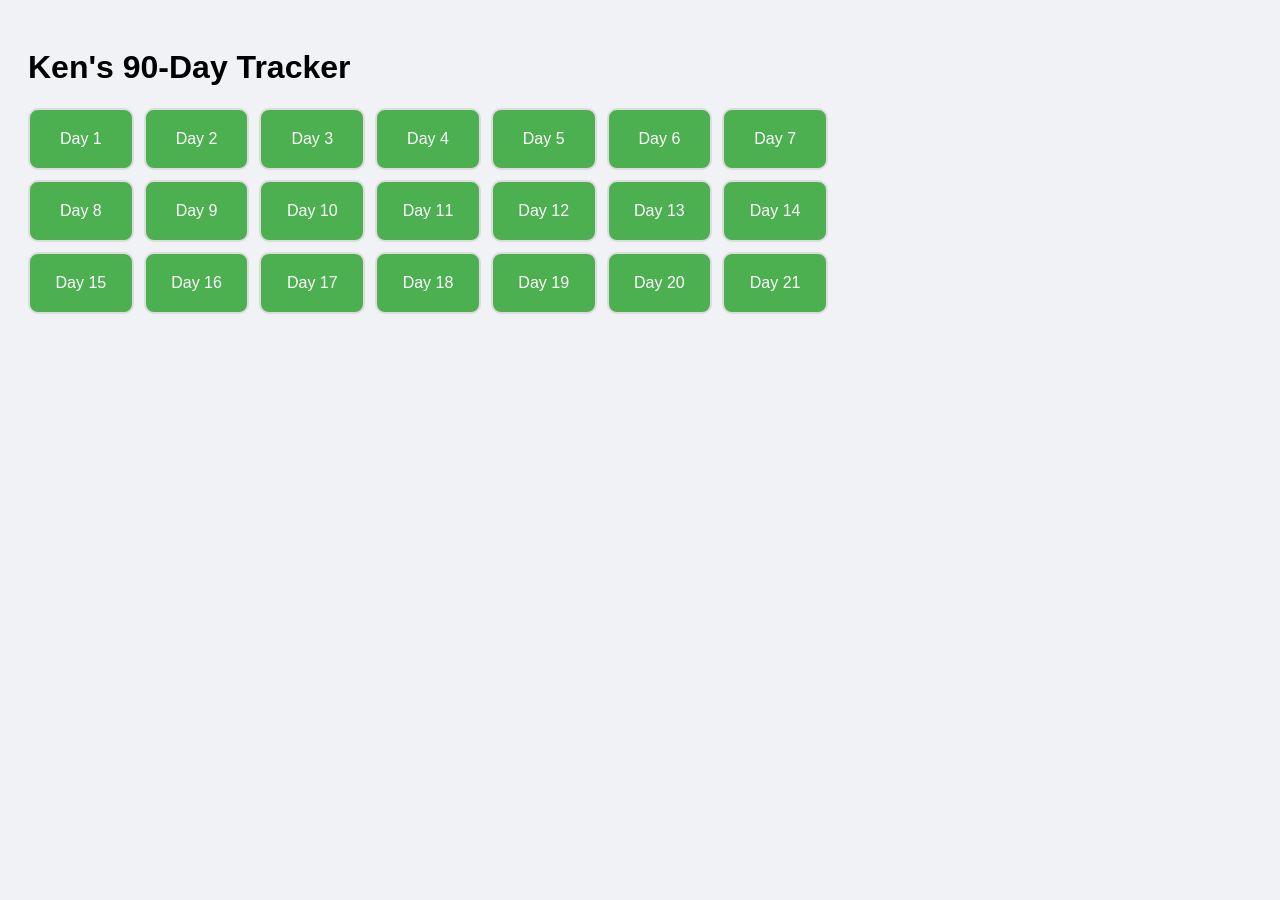
==== Day_Practices_21/index.html @ 40c302d4 "fill day1 and index content" ====
<!DOCTYPE html>
<html>
<head>
<style>
body { font-family: Arial; background: #f0f2f5; padding: 20px; }
.grid { display: grid; grid-template-columns: repeat(7, 1fr); gap: 10px; max-width: 800px; }
.day-btn { padding: 20px; background: white; border: 2px solid #ddd; border-radius: 10px; cursor: pointer; text-decoration: none; color: #333; text-align: center; }
.day-btn:hover { background: #4CAF50; color: white; }
.completed { background: #4CAF50; color: white; }
</style>
</head>
<body>
<h1>Ken's 90-Day Tracker</h1>
<div class="grid">
<a href="day1.html" class="day-btn completed">Day 1</a>
<a href="day2.html" class="day-btn completed">Day 2</a>
<a href="day3.html" class="day-btn completed">Day 3</a>
<a href="day4.html" class="day-btn completed">Day 4</a>
<a href="day5.html" class="day-btn completed">Day 5</a>
<a href="day6.html" class="day-btn completed">Day 6</a>
<a href="day7.html" class="day-btn completed">Day 7</a>
<a href="day8.html" class="day-btn completed">Day 8</a>
<a href="day9.html" class="day-btn completed">Day 9</a>
<a href="day10.html" class="day-btn completed">Day 10</a>
<a href="day11.html" class="day-btn completed">Day 11</a>
<a href="day12.html" class="day-btn completed">Day 12</a>
<a href="day13.html" class="day-btn completed">Day 13</a>
<a href="day14.html" class="day-btn completed">Day 14</a>
<a href="day15.html" class="day-btn completed">Day 15</a>
<a href="day16.html" class="day-btn completed">Day 16</a>
<a href="day17.html" class="day-btn completed">Day 17</a>
<a href="day18.html" class="day-btn completed">Day 18</a>
<a href="day19.html" class="day-btn completed">Day 19</a>
<a href="day20.html" class="day-btn completed">Day 20</a>
<a href="day21.html" class="day-btn completed">Day 21</a>
</div>
</body>
</html>
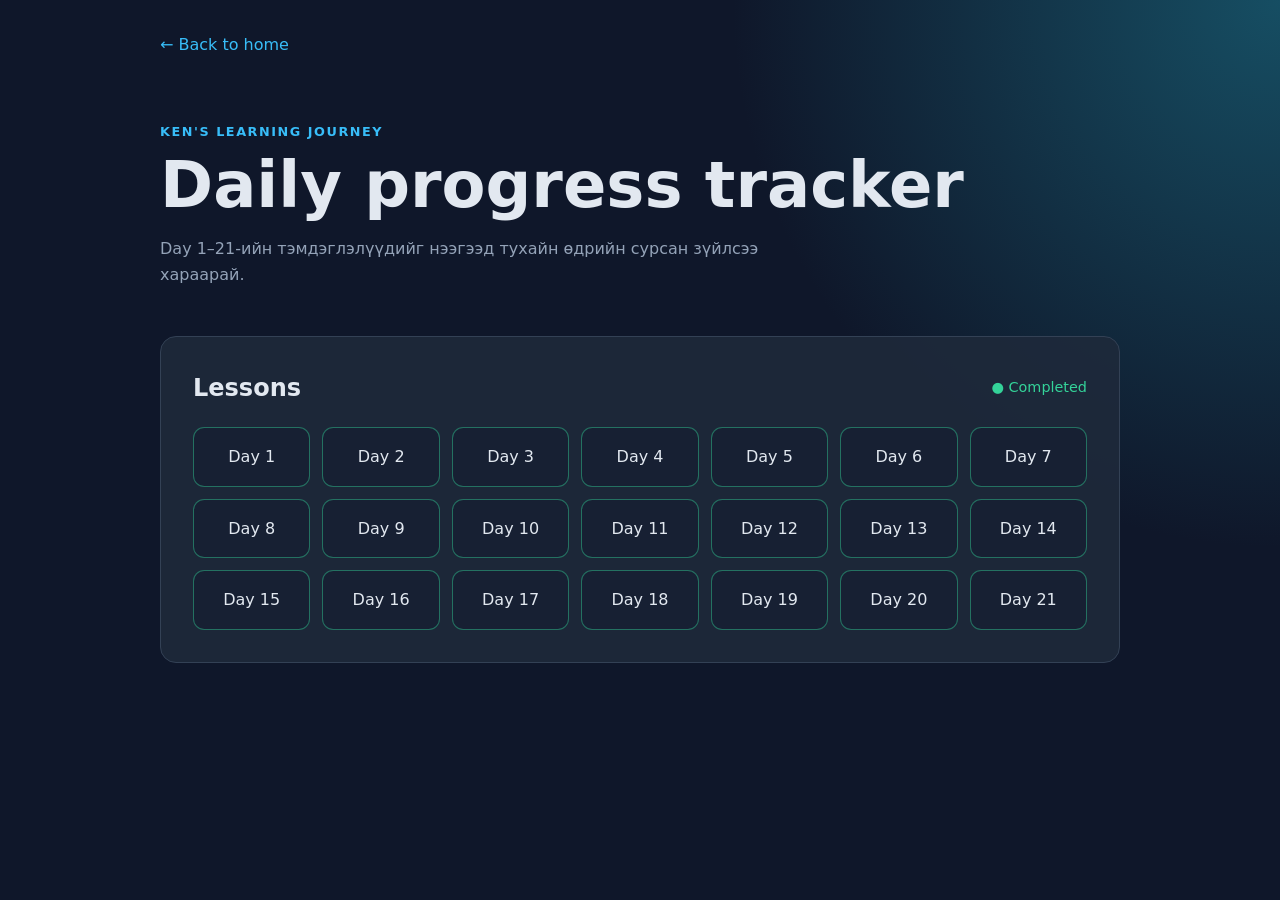
==== commit a1d9df0f: "upgrade readme" ====
--- a/Day_Practices_21/index.html
+++ b/Day_Practices_21/index.html
@@ -1,38 +1,49 @@
 <!DOCTYPE html>
-<html>
+<html lang="en">
 <head>
-<style>
-body { font-family: Arial; background: #f0f2f5; padding: 20px; }
-.grid { display: grid; grid-template-columns: repeat(7, 1fr); gap: 10px; max-width: 800px; }
-.day-btn { padding: 20px; background: white; border: 2px solid #ddd; border-radius: 10px; cursor: pointer; text-decoration: none; color: #333; text-align: center; }
-.day-btn:hover { background: #4CAF50; color: white; }
-.completed { background: #4CAF50; color: white; }
-</style>
+    <meta charset="UTF-8">
+    <meta name="viewport" content="width=device-width, initial-scale=1.0">
+    <title>Day Tracker | Ken's Learning Journey</title>
+    <link rel="stylesheet" href="style.css">
 </head>
 <body>
-<h1>Ken's 90-Day Tracker</h1>
-<div class="grid">
-<a href="day1.html" class="day-btn completed">Day 1</a>
-<a href="day2.html" class="day-btn completed">Day 2</a>
-<a href="day3.html" class="day-btn completed">Day 3</a>
-<a href="day4.html" class="day-btn completed">Day 4</a>
-<a href="day5.html" class="day-btn completed">Day 5</a>
-<a href="day6.html" class="day-btn completed">Day 6</a>
-<a href="day7.html" class="day-btn completed">Day 7</a>
-<a href="day8.html" class="day-btn completed">Day 8</a>
-<a href="day9.html" class="day-btn completed">Day 9</a>
-<a href="day10.html" class="day-btn completed">Day 10</a>
-<a href="day11.html" class="day-btn completed">Day 11</a>
-<a href="day12.html" class="day-btn completed">Day 12</a>
-<a href="day13.html" class="day-btn completed">Day 13</a>
-<a href="day14.html" class="day-btn completed">Day 14</a>
-<a href="day15.html" class="day-btn completed">Day 15</a>
-<a href="day16.html" class="day-btn completed">Day 16</a>
-<a href="day17.html" class="day-btn completed">Day 17</a>
-<a href="day18.html" class="day-btn completed">Day 18</a>
-<a href="day19.html" class="day-btn completed">Day 19</a>
-<a href="day20.html" class="day-btn completed">Day 20</a>
-<a href="day21.html" class="day-btn completed">Day 21</a>
-</div>
+    <main class="page-shell">
+        <a class="back-link" href="../index.html">← Back to home</a>
+        <header class="tracker-header">
+            <p class="eyebrow">Ken's learning journey</p>
+            <h1>Daily progress tracker</h1>
+            <p>Day 1–21-ийн тэмдэглэлүүдийг нээгээд тухайн өдрийн сурсан зүйлсээ хараарай.</p>
+        </header>
+
+        <section class="tracker-card" aria-labelledby="lessons-title">
+            <div class="section-heading">
+                <h2 id="lessons-title">Lessons</h2>
+                <span class="status"><span aria-hidden="true">●</span> Completed</span>
+            </div>
+            <div class="grid">
+                <a href="day1.html" class="day-btn completed">Day 1</a>
+                <a href="day2.html" class="day-btn completed">Day 2</a>
+                <a href="day3.html" class="day-btn completed">Day 3</a>
+                <a href="day4.html" class="day-btn completed">Day 4</a>
+                <a href="day5.html" class="day-btn completed">Day 5</a>
+                <a href="day6.html" class="day-btn completed">Day 6</a>
+                <a href="day7.html" class="day-btn completed">Day 7</a>
+                <a href="day8.html" class="day-btn completed">Day 8</a>
+                <a href="day9.html" class="day-btn completed">Day 9</a>
+                <a href="day10.html" class="day-btn completed">Day 10</a>
+                <a href="day11.html" class="day-btn completed">Day 11</a>
+                <a href="day12.html" class="day-btn completed">Day 12</a>
+                <a href="day13.html" class="day-btn completed">Day 13</a>
+                <a href="day14.html" class="day-btn completed">Day 14</a>
+                <a href="day15.html" class="day-btn completed">Day 15</a>
+                <a href="day16.html" class="day-btn completed">Day 16</a>
+                <a href="day17.html" class="day-btn completed">Day 17</a>
+                <a href="day18.html" class="day-btn completed">Day 18</a>
+                <a href="day19.html" class="day-btn completed">Day 19</a>
+                <a href="day20.html" class="day-btn completed">Day 20</a>
+                <a href="day21.html" class="day-btn completed">Day 21</a>
+            </div>
+        </section>
+    </main>
 </body>
-</html>+</html>
--- a/Day_Practices_21/style.css
+++ b/Day_Practices_21/style.css
@@ -0,0 +1,40 @@
+:root {
+    color-scheme: dark;
+    --background: #0f172a;
+    --surface: #1e293b;
+    --border: #334155;
+    --text: #e2e8f0;
+    --muted: #94a3b8;
+    --accent: #38bdf8;
+    --success: #34d399;
+}
+
+* { box-sizing: border-box; }
+
+body {
+    margin: 0;
+    min-height: 100vh;
+    font-family: Inter, ui-sans-serif, system-ui, -apple-system, sans-serif;
+    color: var(--text);
+    background: radial-gradient(circle at top right, #164e63 0, transparent 35%), var(--background);
+    line-height: 1.6;
+}
+
+.page-shell { width: min(960px, 92%); margin: 0 auto; padding: 2rem 0 4rem; }
+.back-link { color: var(--accent); text-decoration: none; }
+.back-link:hover { text-decoration: underline; }
+.tracker-header { padding: 4rem 0 2rem; }
+.eyebrow { margin: 0 0 .5rem; color: var(--accent); font-size: .8rem; font-weight: 700; letter-spacing: .12em; text-transform: uppercase; }
+h1 { margin: 0; font-size: clamp(2.3rem, 6vw, 4rem); line-height: 1.1; }
+.tracker-header p:last-child { max-width: 620px; color: var(--muted); }
+.tracker-card { padding: clamp(1rem, 4vw, 2rem); border: 1px solid var(--border); border-radius: 1rem; background: rgb(30 41 59 / 88%); }
+.section-heading { display: flex; align-items: center; justify-content: space-between; gap: 1rem; margin-bottom: 1.25rem; }
+.section-heading h2 { margin: 0; }
+.status { color: var(--success); font-size: .9rem; }
+.grid { display: grid; grid-template-columns: repeat(7, 1fr); gap: .75rem; }
+.day-btn { padding: 1rem .5rem; border: 1px solid var(--border); border-radius: .7rem; color: var(--text); background: #172033; text-align: center; text-decoration: none; transition: transform .2s, border-color .2s, background .2s; }
+.day-btn:hover, .day-btn:focus-visible { border-color: var(--accent); background: #164e63; transform: translateY(-2px); }
+.day-btn.completed { border-color: rgb(52 211 153 / 45%); }
+
+@media (max-width: 700px) { .grid { grid-template-columns: repeat(3, 1fr); } }
+@media (max-width: 380px) { .grid { grid-template-columns: repeat(2, 1fr); } }
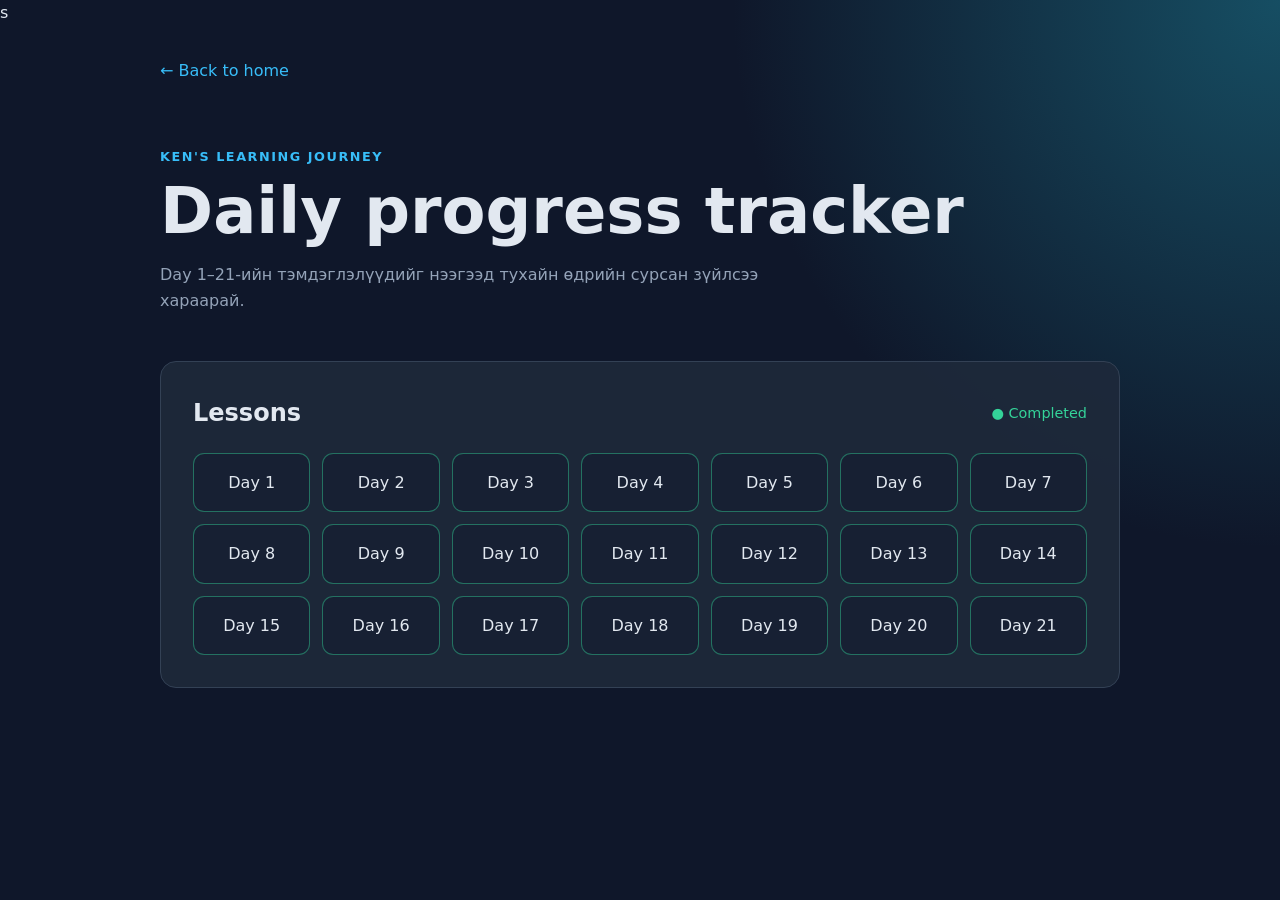
==== commit dec8eff1: "Agent Host changes for agents/goyo-zasah-merge-and-cleanup" ====
--- a/Day_Practices_21/index.html
+++ b/Day_Practices_21/index.html
@@ -1,4 +1,4 @@
-<!DOCTYPE html>
+s<!DOCTYPE html>
 <html lang="en">
 <head>
     <meta charset="UTF-8">
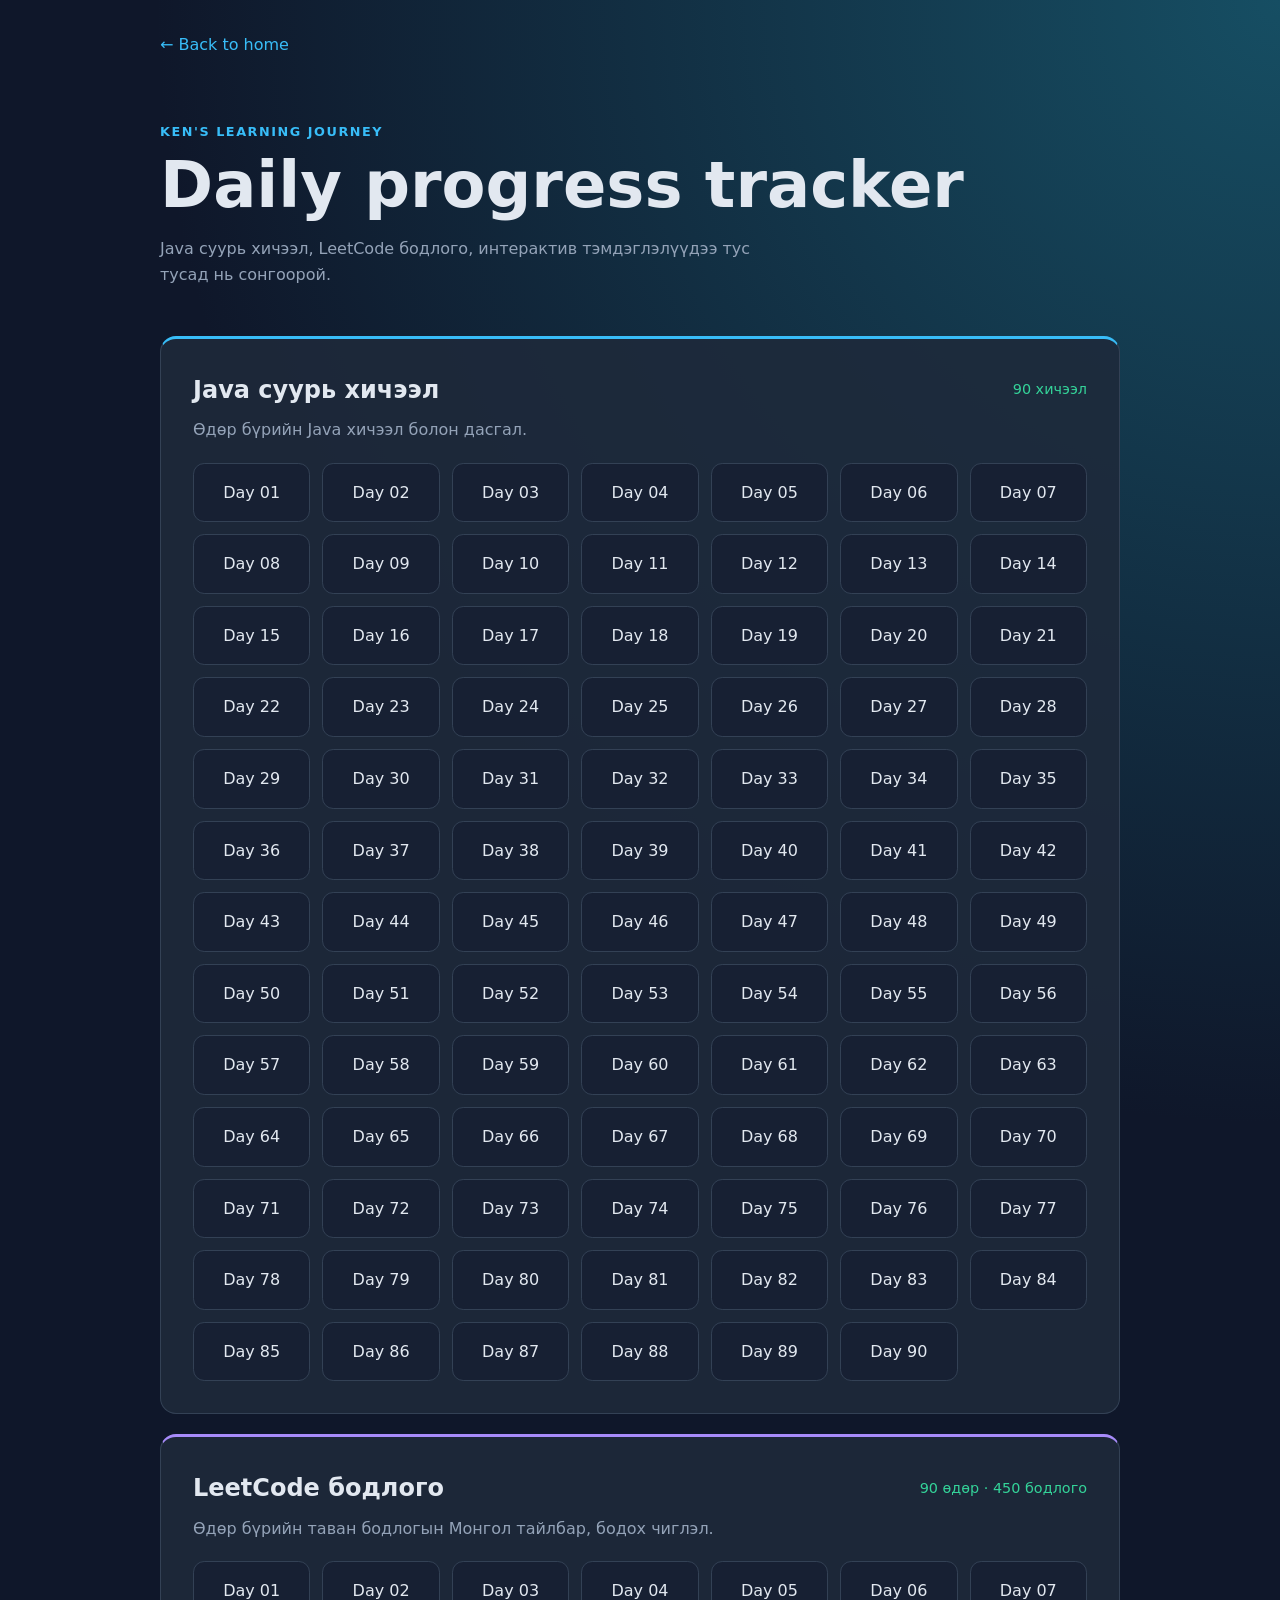
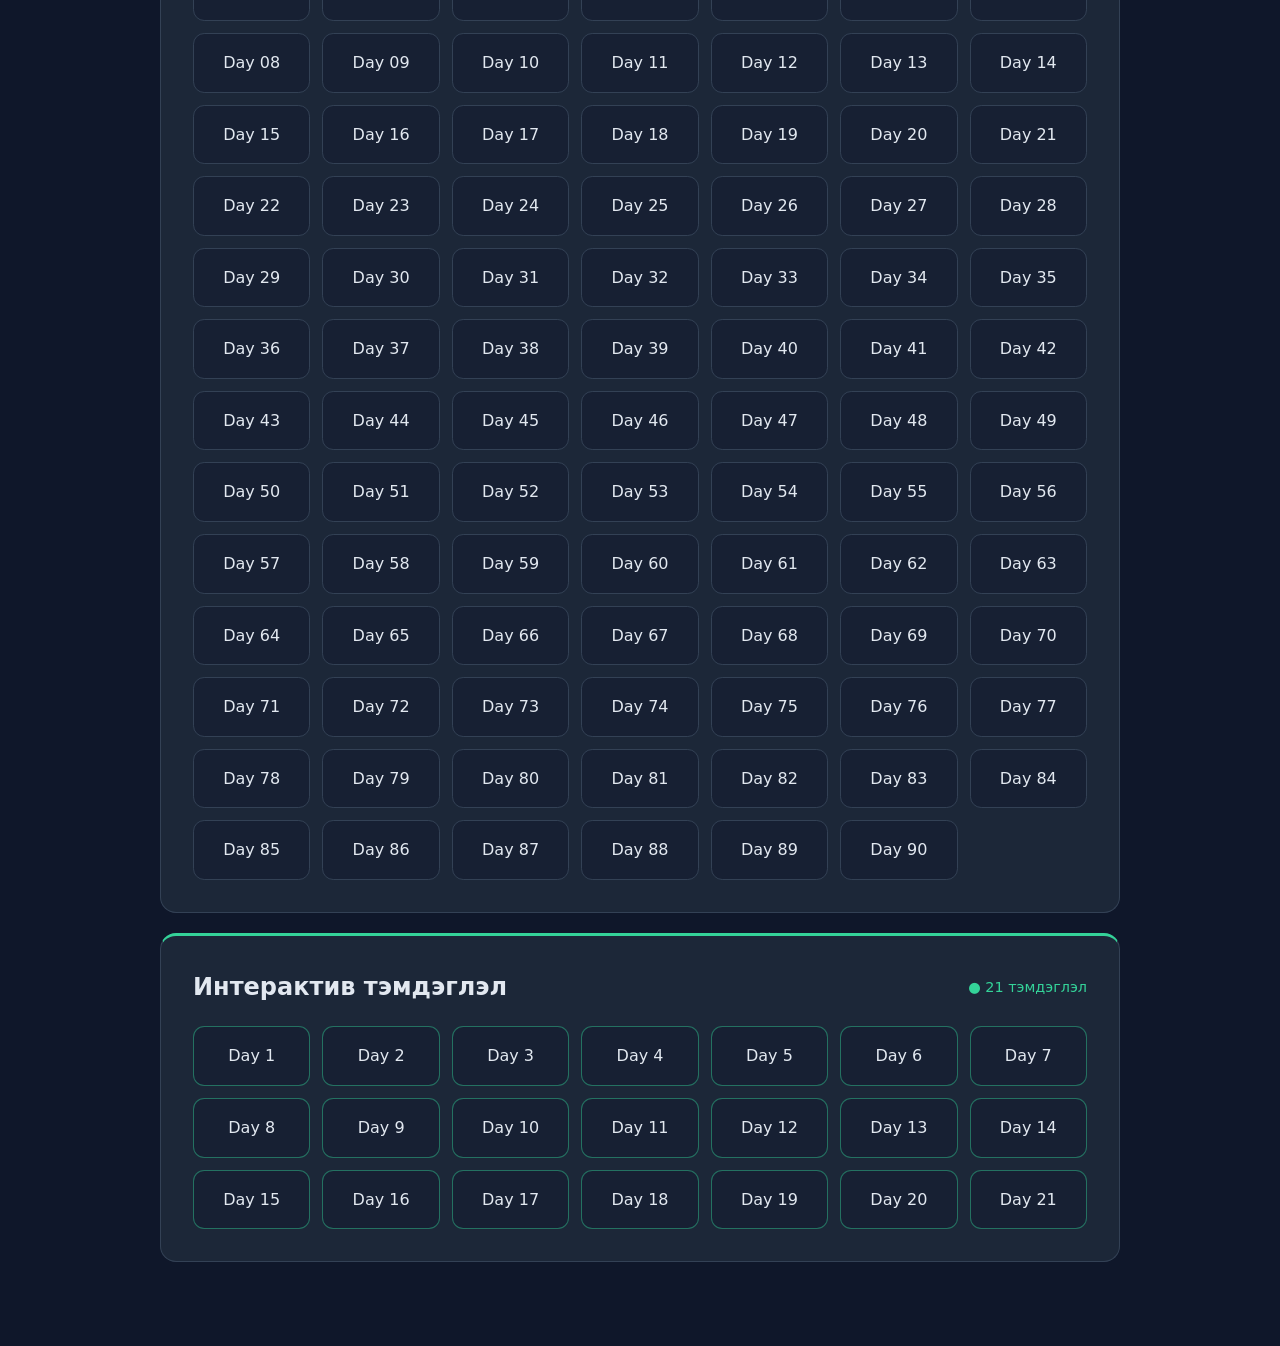
==== commit 726338b4: "new upgrade" ====
--- a/Day_Practices_21/index.html
+++ b/Day_Practices_21/index.html
@@ -1,5 +1,5 @@
-s<!DOCTYPE html>
-<html lang="en">
+<!DOCTYPE html>
+<html lang="mn">
 <head>
     <meta charset="UTF-8">
     <meta name="viewport" content="width=device-width, initial-scale=1.0">
@@ -12,13 +12,31 @@
         <header class="tracker-header">
             <p class="eyebrow">Ken's learning journey</p>
             <h1>Daily progress tracker</h1>
-            <p>Day 1–21-ийн тэмдэглэлүүдийг нээгээд тухайн өдрийн сурсан зүйлсээ хараарай.</p>
+            <p>Java суурь хичээл, LeetCode бодлого, интерактив тэмдэглэлүүдээ тус тусад нь сонгоорой.</p>
         </header>
 
-        <section class="tracker-card" aria-labelledby="lessons-title">
+        <section class="tracker-card tracker-category tracker-category--basics" aria-labelledby="basics-title">
             <div class="section-heading">
-                <h2 id="lessons-title">Lessons</h2>
-                <span class="status"><span aria-hidden="true">●</span> Completed</span>
+                <h2 id="basics-title">Java суурь хичээл</h2>
+                <span class="status">90 хичээл</span>
+            </div>
+            <p class="category-description">Өдөр бүрийн Java хичээл болон дасгал.</p>
+            <div class="grid" id="basic-lessons-grid" aria-label="Java суурь хичээлүүд"></div>
+        </section>
+
+        <section class="tracker-card tracker-category tracker-category--leetcode" aria-labelledby="leetcode-title">
+            <div class="section-heading">
+                <h2 id="leetcode-title">LeetCode бодлого</h2>
+                <span class="status">90 өдөр · 450 бодлого</span>
+            </div>
+            <p class="category-description">Өдөр бүрийн таван бодлогын Монгол тайлбар, бодох чиглэл.</p>
+            <div class="grid" id="leetcode-grid" aria-label="LeetCode өдрүүд"></div>
+        </section>
+
+        <section class="tracker-card tracker-category tracker-category--notes" aria-labelledby="notes-title">
+            <div class="section-heading">
+                <h2 id="notes-title">Интерактив тэмдэглэл</h2>
+                <span class="status"><span aria-hidden="true">●</span> 21 тэмдэглэл</span>
             </div>
             <div class="grid">
                 <a href="day1.html" class="day-btn completed">Day 1</a>
@@ -45,5 +63,23 @@
             </div>
         </section>
     </main>
+    <script>
+        const dayGroups = [
+            { gridId: "basic-lessons-grid", file: "JAVA_LESSON.md" },
+            { gridId: "leetcode-grid", file: "README.md" }
+        ];
+
+        for (const group of dayGroups) {
+            const grid = document.getElementById(group.gridId);
+            for (let day = 1; day <= 90; day += 1) {
+                const dayNumber = String(day).padStart(2, "0");
+                const link = document.createElement("a");
+                link.className = "day-btn";
+                link.href = `../Day_Practices_${dayNumber}/${group.file}`;
+                link.textContent = `Day ${dayNumber}`;
+                grid.append(link);
+            }
+        }
+    </script>
 </body>
 </html>
--- a/Day_Practices_21/style.css
+++ b/Day_Practices_21/style.css
@@ -27,10 +27,14 @@
 .eyebrow { margin: 0 0 .5rem; color: var(--accent); font-size: .8rem; font-weight: 700; letter-spacing: .12em; text-transform: uppercase; }
 h1 { margin: 0; font-size: clamp(2.3rem, 6vw, 4rem); line-height: 1.1; }
 .tracker-header p:last-child { max-width: 620px; color: var(--muted); }
-.tracker-card { padding: clamp(1rem, 4vw, 2rem); border: 1px solid var(--border); border-radius: 1rem; background: rgb(30 41 59 / 88%); }
+.tracker-card { margin-bottom: 1.25rem; padding: clamp(1rem, 4vw, 2rem); border: 1px solid var(--border); border-radius: 1rem; background: rgb(30 41 59 / 88%); }
+.tracker-category--basics { border-top: 3px solid var(--accent); }
+.tracker-category--leetcode { border-top: 3px solid #a78bfa; }
+.tracker-category--notes { border-top: 3px solid var(--success); }
 .section-heading { display: flex; align-items: center; justify-content: space-between; gap: 1rem; margin-bottom: 1.25rem; }
 .section-heading h2 { margin: 0; }
 .status { color: var(--success); font-size: .9rem; }
+.category-description { margin: -0.75rem 0 1.25rem; color: var(--muted); }
 .grid { display: grid; grid-template-columns: repeat(7, 1fr); gap: .75rem; }
 .day-btn { padding: 1rem .5rem; border: 1px solid var(--border); border-radius: .7rem; color: var(--text); background: #172033; text-align: center; text-decoration: none; transition: transform .2s, border-color .2s, background .2s; }
 .day-btn:hover, .day-btn:focus-visible { border-color: var(--accent); background: #164e63; transform: translateY(-2px); }
